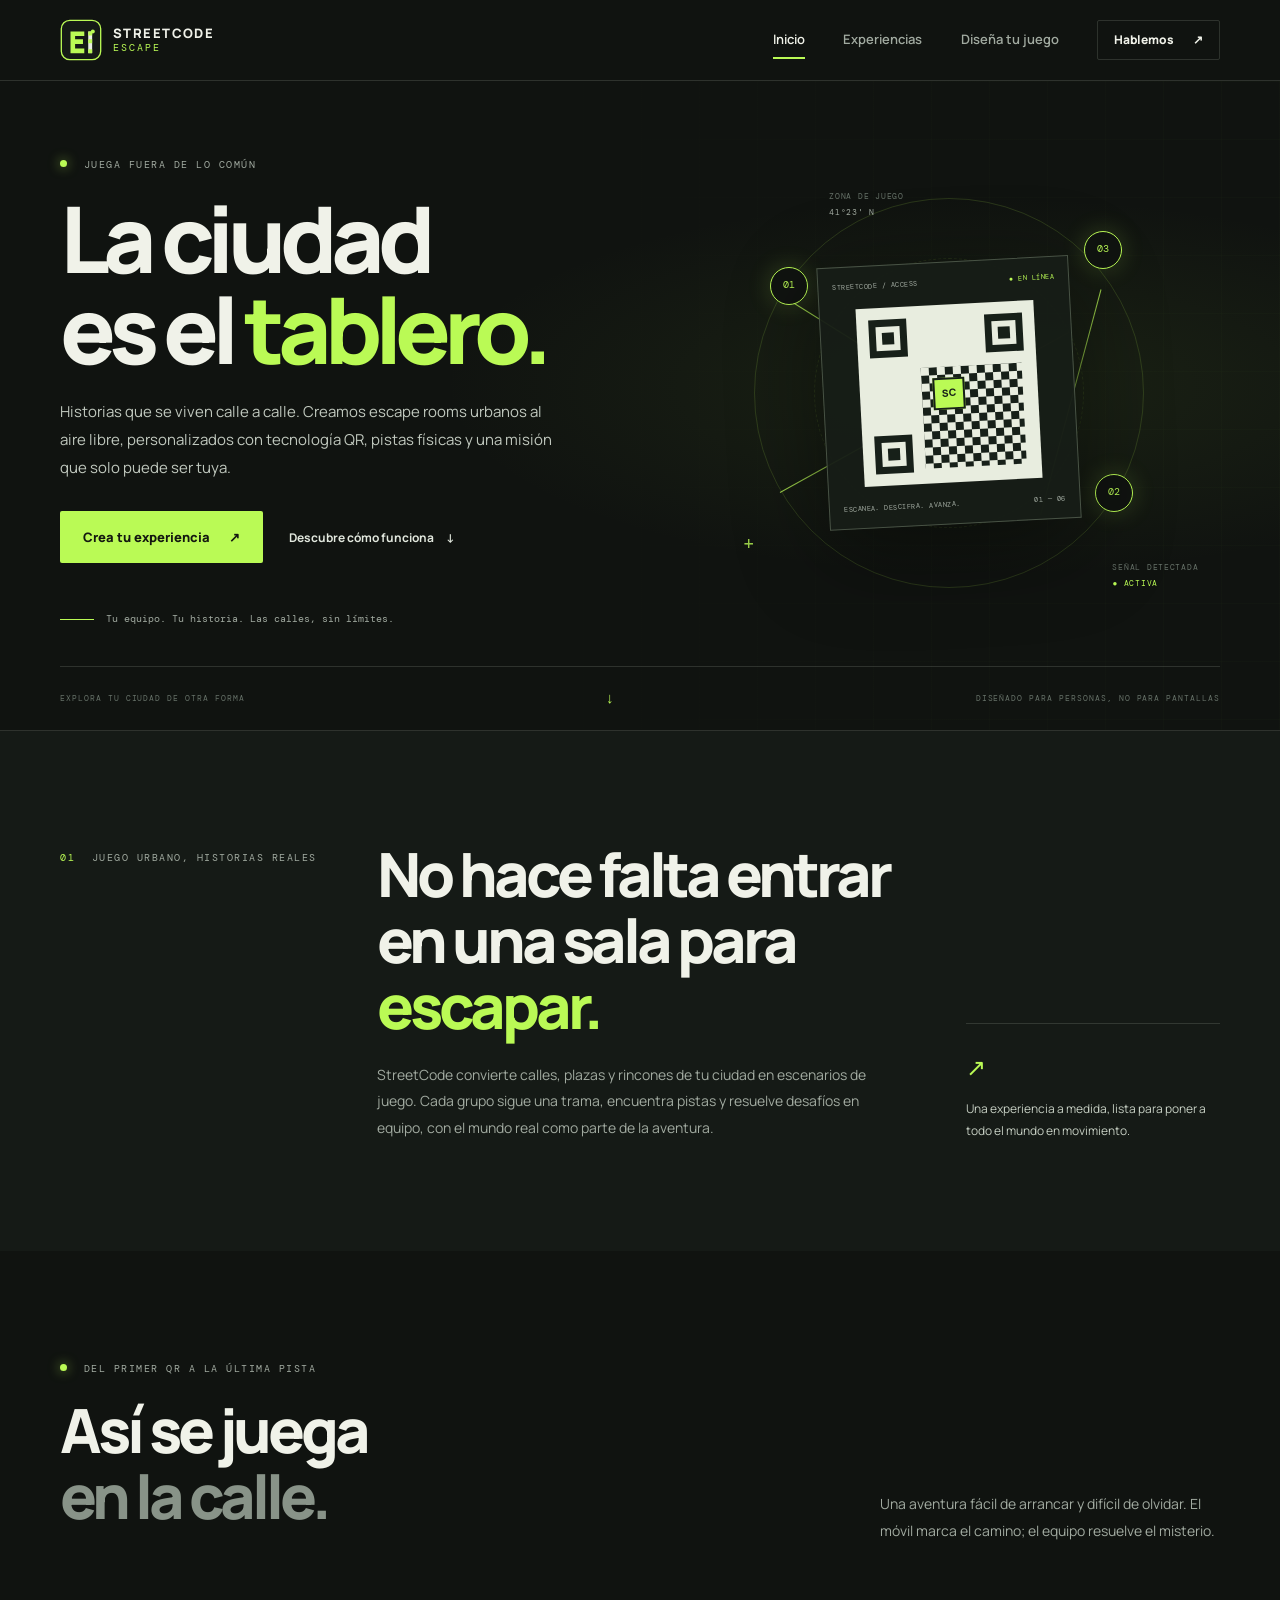
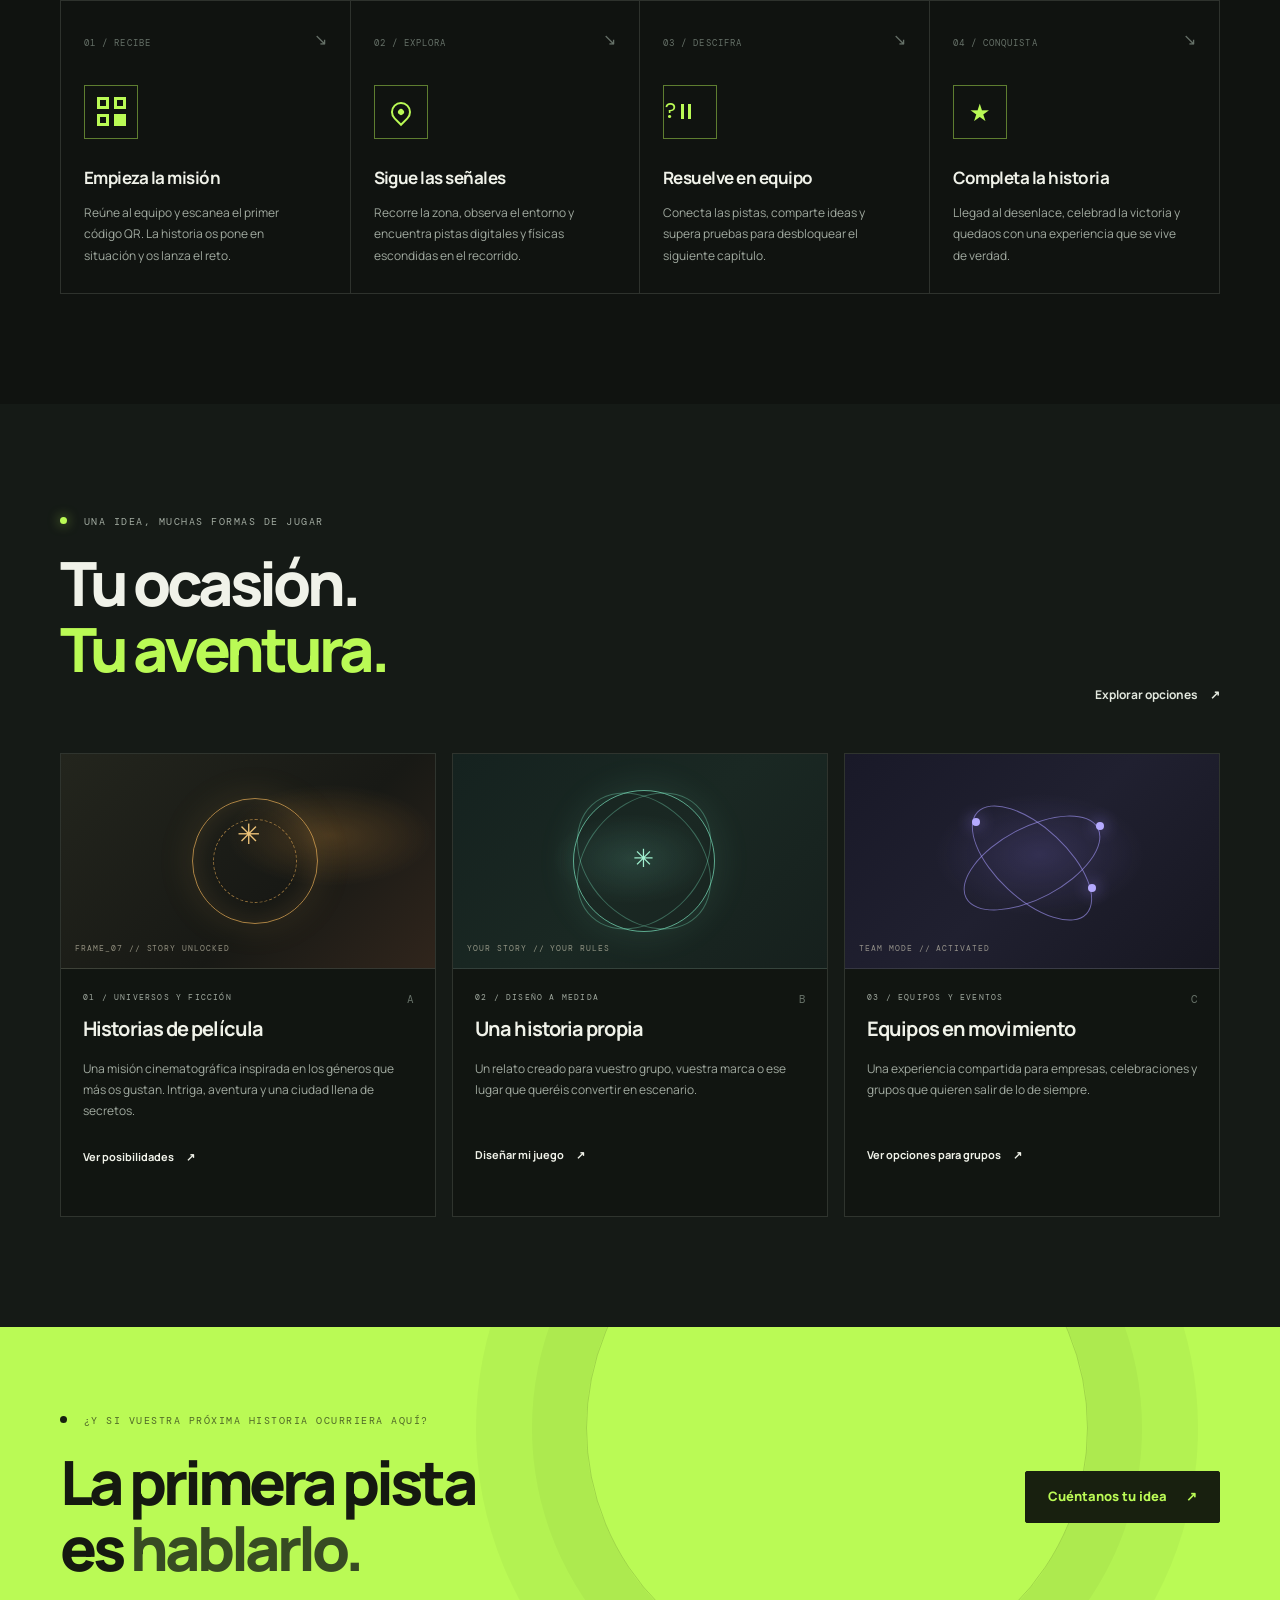
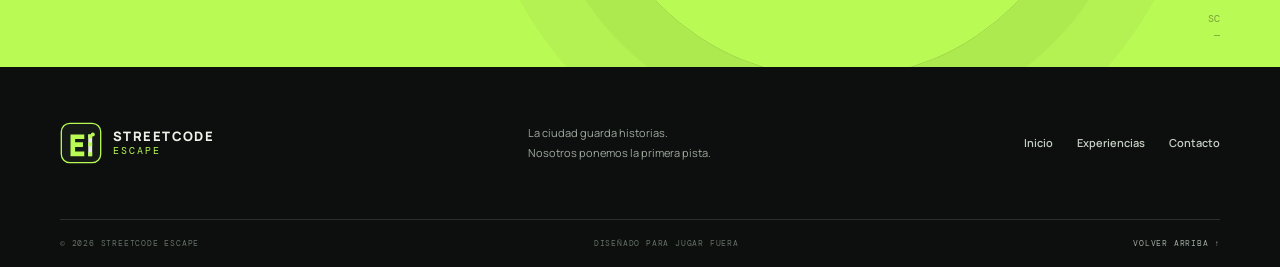
==== index.html @ 69c8ee22 "Initial StreetCode Escape website Co-authored-by: Copilot <223556219+Copilot@users.noreply.github.co" ====
<!doctype html>
<html lang="es">
  <head>
    <meta charset="utf-8">
    <meta name="viewport" content="width=device-width, initial-scale=1">
    <meta name="theme-color" content="#101310">
    <meta name="description" content="StreetCode Escape crea escape rooms urbanos al aire libre, personalizados con tecnología QR, pistas físicas y narrativas a medida.">
    <title>StreetCode Escape | La ciudad es el tablero</title>
    <link rel="icon" href="assets/img/streetcode-mark.svg" type="image/svg+xml">
    <link rel="preconnect" href="https://fonts.googleapis.com">
    <link rel="preconnect" href="https://fonts.gstatic.com" crossorigin>
    <link href="https://fonts.googleapis.com/css2?family=DM+Mono:wght@400;500&family=Manrope:wght@400;500;600;700;800&display=swap" rel="stylesheet">
    <link rel="stylesheet" href="css/style.css">
    <script src="js/main.js" defer></script>
  </head>
  <body>
    <a class="skip-link" href="#contenido">Saltar al contenido</a>
    <header class="site-header">
      <div class="container header-inner">
        <a class="brand" href="index.html" aria-label="StreetCode Escape, inicio">
          <img class="brand-mark" src="assets/img/streetcode-mark.svg" alt="" width="42" height="42">
          <span class="brand-name">STREETCODE<span>ESCAPE</span></span>
        </a>
        <button class="menu-toggle" type="button" aria-expanded="false" aria-controls="site-nav" aria-label="Abrir menú">
          <span></span><span></span><span></span>
        </button>
        <nav class="site-nav" id="site-nav" aria-label="Navegación principal">
          <a class="nav-link is-current" href="index.html" aria-current="page">Inicio</a>
          <a class="nav-link" href="catalogo.html">Experiencias</a>
          <a class="nav-link" href="contacto.html">Diseña tu juego</a>
          <a class="button button-small button-outline nav-cta" href="contacto.html">Hablemos <span aria-hidden="true">↗</span></a>
        </nav>
      </div>
    </header>

    <main id="contenido">
      <section class="hero">
        <div class="hero-grid" aria-hidden="true"></div>
        <div class="container hero-layout">
          <div class="hero-copy" data-reveal>
            <p class="eyebrow"><span class="signal-dot"></span> JUEGA FUERA DE LO COMÚN</p>
            <h1>La ciudad<br>es el <span class="text-accent">tablero.</span></h1>
            <p class="hero-lede">Historias que se viven calle a calle. Creamos escape rooms urbanos al aire libre, personalizados con tecnología QR, pistas físicas y una misión que solo puede ser tuya.</p>
            <div class="hero-actions">
              <a class="button button-primary" href="contacto.html">Crea tu experiencia <span aria-hidden="true">↗</span></a>
              <a class="text-link" href="#como-funciona">Descubre cómo funciona <span aria-hidden="true">↓</span></a>
            </div>
            <div class="hero-note"><span class="note-line"></span><span>Tu equipo. Tu historia. Las calles, sin límites.</span></div>
          </div>
          <div class="hero-visual" data-reveal aria-label="Ilustración de una ruta urbana conectada por códigos QR">
            <div class="visual-orbit orbit-one"></div>
            <div class="visual-orbit orbit-two"></div>
            <div class="route route-one"></div>
            <div class="route route-two"></div>
            <div class="route route-three"></div>
            <div class="map-label map-label-top">ZONA DE JUEGO <span>41°23' N</span></div>
            <div class="map-label map-label-bottom">SEÑAL DETECTADA <span>● ACTIVA</span></div>
            <div class="map-pin pin-one"><span>01</span></div>
            <div class="map-pin pin-two"><span>02</span></div>
            <div class="map-pin pin-three"><span>03</span></div>
            <div class="qr-card">
              <div class="qr-card-top"><span>STREETCODE / ACCESS</span><span class="qr-live">● EN LÍNEA</span></div>
              <div class="qr-art" aria-hidden="true">
                <span class="qr-corner corner-tl"></span><span class="qr-corner corner-tr"></span>
                <span class="qr-corner corner-bl"></span>
                <span class="qr-pixels"></span>
                <span class="qr-center">SC</span>
              </div>
              <div class="qr-card-bottom"><span>ESCANEA. DESCIFRA. AVANZA.</span><span>01 — 06</span></div>
            </div>
            <div class="visual-crosshair crosshair-one">+</div>
            <div class="visual-crosshair crosshair-two">+</div>
          </div>
        </div>
        <div class="hero-bottom container"><span>EXPLORA TU CIUDAD DE OTRA FORMA</span><span class="scroll-mark" aria-hidden="true">↓</span><span>DISEÑADO PARA PERSONAS, NO PARA PANTALLAS</span></div>
      </section>

      <section class="intro-section section-pad">
        <div class="container intro-layout">
          <p class="eyebrow section-index"><span>01</span> JUEGO URBANO, HISTORIAS REALES</p>
          <div>
            <h2>No hace falta entrar<br>en una sala para <span class="text-accent">escapar.</span></h2>
            <p class="section-copy">StreetCode convierte calles, plazas y rincones de tu ciudad en escenarios de juego. Cada grupo sigue una trama, encuentra pistas y resuelve desafíos en equipo, con el mundo real como parte de la aventura.</p>
          </div>
          <div class="intro-aside"><span class="aside-symbol">↗</span><p>Una experiencia a medida, lista para poner a todo el mundo en movimiento.</p></div>
        </div>
      </section>

      <section class="how-section section-pad" id="como-funciona">
        <div class="container">
          <div class="section-heading" data-reveal>
            <div><p class="eyebrow"><span class="signal-dot"></span> DEL PRIMER QR A LA ÚLTIMA PISTA</p><h2>Así se juega<br><span class="text-muted">en la calle.</span></h2></div>
            <p class="section-copy">Una aventura fácil de arrancar y difícil de olvidar. El móvil marca el camino; el equipo resuelve el misterio.</p>
          </div>
          <div class="steps-grid">
            <article class="step-card" data-reveal><span class="step-number">01 / RECIBE</span><div class="step-icon icon-qr" aria-hidden="true"><span></span><span></span><span></span><span></span></div><h3>Empieza la misión</h3><p>Reúne al equipo y escanea el primer código QR. La historia os pone en situación y os lanza el reto.</p><span class="step-arrow" aria-hidden="true">↘</span></article>
            <article class="step-card" data-reveal><span class="step-number">02 / EXPLORA</span><div class="step-icon icon-pin" aria-hidden="true"><span></span></div><h3>Sigue las señales</h3><p>Recorre la zona, observa el entorno y encuentra pistas digitales y físicas escondidas en el recorrido.</p><span class="step-arrow" aria-hidden="true">↘</span></article>
            <article class="step-card" data-reveal><span class="step-number">03 / DESCIFRA</span><div class="step-icon icon-code" aria-hidden="true"><span>?</span><i></i><i></i></div><h3>Resuelve en equipo</h3><p>Conecta las pistas, comparte ideas y supera pruebas para desbloquear el siguiente capítulo.</p><span class="step-arrow" aria-hidden="true">↘</span></article>
            <article class="step-card" data-reveal><span class="step-number">04 / CONQUISTA</span><div class="step-icon icon-flag" aria-hidden="true"><span>★</span></div><h3>Completa la historia</h3><p>Llegad al desenlace, celebrad la victoria y quedaos con una experiencia que se vive de verdad.</p><span class="step-arrow" aria-hidden="true">↘</span></article>
          </div>
        </div>
      </section>

      <section class="experience-section section-pad">
        <div class="container">
          <div class="section-heading experience-heading" data-reveal>
            <div><p class="eyebrow"><span class="signal-dot"></span> UNA IDEA, MUCHAS FORMAS DE JUGAR</p><h2>Tu ocasión.<br><span class="text-accent">Tu aventura.</span></h2></div>
            <a class="text-link" href="catalogo.html">Explorar opciones <span aria-hidden="true">↗</span></a>
          </div>
          <div class="experience-grid">
            <article class="experience-card experience-film" data-reveal>
              <div class="experience-art art-cinema"><span class="art-orbit"></span><span class="art-star">✳</span><span class="art-code">FRAME_07 // STORY UNLOCKED</span></div>
              <div class="experience-info"><div><p class="eyebrow">01 / UNIVERSOS Y FICCIÓN</p><h3>Historias de película</h3></div><span class="experience-number">A</span><p>Una misión cinematográfica inspirada en los géneros que más os gustan. Intriga, aventura y una ciudad llena de secretos.</p><a href="catalogo.html#tematicas" class="card-link">Ver posibilidades <span aria-hidden="true">↗</span></a></div>
            </article>
            <article class="experience-card experience-custom" data-reveal>
              <div class="experience-art art-custom"><span class="custom-ring"></span><span class="custom-star">✳</span><span class="art-code">YOUR STORY // YOUR RULES</span></div>
              <div class="experience-info"><div><p class="eyebrow">02 / DISEÑO A MEDIDA</p><h3>Una historia propia</h3></div><span class="experience-number">B</span><p>Un relato creado para vuestro grupo, vuestra marca o ese lugar que queréis convertir en escenario.</p><a href="catalogo.html#personalizado" class="card-link">Diseñar mi juego <span aria-hidden="true">↗</span></a></div>
            </article>
            <article class="experience-card experience-team" data-reveal>
              <div class="experience-art art-team"><span class="team-orbit orbit-a"></span><span class="team-orbit orbit-b"></span><span class="team-point point-a"></span><span class="team-point point-b"></span><span class="team-point point-c"></span><span class="art-code">TEAM MODE // ACTIVATED</span></div>
              <div class="experience-info"><div><p class="eyebrow">03 / EQUIPOS Y EVENTOS</p><h3>Equipos en movimiento</h3></div><span class="experience-number">C</span><p>Una experiencia compartida para empresas, celebraciones y grupos que quieren salir de lo de siempre.</p><a href="catalogo.html#eventos" class="card-link">Ver opciones para grupos <span aria-hidden="true">↗</span></a></div>
            </article>
          </div>
        </div>
      </section>

      <section class="cta-section">
        <div class="container cta-inner" data-reveal><div><p class="eyebrow"><span class="signal-dot"></span> ¿Y SI VUESTRA PRÓXIMA HISTORIA OCURRIERA AQUÍ?</p><h2>La primera pista<br>es <span class="text-accent">hablarlo.</span></h2></div><a class="button button-primary" href="contacto.html">Cuéntanos tu idea <span aria-hidden="true">↗</span></a><span class="cta-mark" aria-hidden="true">SC<br>—</span></div>
      </section>
    </main>

    <footer class="site-footer">
      <div class="container footer-main">
        <a class="brand footer-brand" href="index.html"><img class="brand-mark" src="assets/img/streetcode-mark.svg" alt="" width="42" height="42"><span class="brand-name">STREETCODE<span>ESCAPE</span></span></a>
        <p>La ciudad guarda historias.<br>Nosotros ponemos la primera pista.</p>
        <nav class="footer-nav" aria-label="Navegación del pie de página"><a href="index.html">Inicio</a><a href="catalogo.html">Experiencias</a><a href="contacto.html">Contacto</a></nav>
      </div>
      <div class="container footer-bottom"><span>© <span data-year>2026</span> STREETCODE ESCAPE</span><span>DISEÑADO PARA JUGAR FUERA</span><a href="#contenido">VOLVER ARRIBA ↑</a></div>
    </footer>
  </body>
</html>
---- css/style.css ----
:root {
  color-scheme: dark;
  --bg: #101310;
  --bg-soft: #151a16;
  --surface: #191e1a;
  --surface-raised: #202720;
  --text: #f0f2e9;
  --muted: #a1aaa0;
  --dim: #667168;
  --accent: #bafa55;
  --accent-strong: #d4ff86;
  --line: rgba(223, 237, 218, .14);
  --mono: "DM Mono", "Courier New", monospace;
  --sans: "Manrope", "Segoe UI", sans-serif;
  --container: 1160px;
}

* { box-sizing: border-box; }
html { scroll-behavior: smooth; scroll-padding-top: 88px; }
body { min-width: 320px; margin: 0; background: var(--bg); color: var(--text); font-family: var(--sans); font-size: 16px; line-height: 1.65; -webkit-font-smoothing: antialiased; }
body.menu-open { overflow: hidden; }
a { color: inherit; text-decoration: none; }
button, input, select, textarea { font: inherit; }
button, a { -webkit-tap-highlight-color: transparent; }
button:focus-visible, a:focus-visible, input:focus-visible, textarea:focus-visible, select:focus-visible { outline: 2px solid var(--accent); outline-offset: 4px; }
::selection { background: var(--accent); color: var(--bg); }
.container { width: min(var(--container), calc(100% - 64px)); margin-inline: auto; }
.skip-link { position: fixed; z-index: 1000; top: 12px; left: 12px; transform: translateY(-150%); padding: 10px 15px; background: var(--accent); color: var(--bg); font-weight: 800; }
.skip-link:focus { transform: translateY(0); }

.site-header { position: relative; z-index: 20; border-bottom: 1px solid var(--line); background: rgba(16, 19, 16, .96); }
.header-inner { min-height: 80px; display: flex; align-items: center; justify-content: space-between; gap: 30px; }
.brand { display: inline-flex; align-items: center; gap: 11px; flex-shrink: 0; }
.brand-mark { width: 42px; height: 42px; }
.brand-name { display: grid; gap: 1px; font-size: 13px; font-weight: 800; letter-spacing: .11em; line-height: 1.15; }
.brand-name span { color: var(--accent); font-family: var(--mono); font-size: 10px; font-weight: 400; letter-spacing: .2em; }
.site-nav { display: flex; align-items: center; gap: clamp(20px, 3vw, 42px); }
.nav-link { position: relative; padding-block: 10px; color: var(--muted); font-size: 13px; font-weight: 600; transition: color .2s ease; }
.nav-link:hover, .nav-link.is-current { color: var(--text); }
.nav-link.is-current::after { position: absolute; right: 0; bottom: 2px; left: 0; height: 2px; background: var(--accent); content: ""; }
.button { min-height: 52px; display: inline-flex; align-items: center; justify-content: center; gap: 19px; padding: 0 22px; border: 1px solid transparent; border-radius: 2px; font-size: 13px; font-weight: 800; transition: background .2s ease, border-color .2s ease, color .2s ease, transform .2s ease; }
.button:hover { transform: translateY(-2px); }
.button-primary { background: var(--accent); color: #141810; }
.button-primary:hover { background: var(--accent-strong); }
.button-outline { border-color: var(--line); color: var(--text); }
.button-outline:hover { border-color: var(--accent); color: var(--accent); }
.button-small { min-height: 40px; padding-inline: 16px; font-size: 12px; }
.menu-toggle { display: none; }

.hero { position: relative; overflow: hidden; min-height: 650px; display: flex; flex-direction: column; justify-content: center; border-bottom: 1px solid var(--line); }
.hero-grid { position: absolute; inset: 0 0 0 41%; opacity: .23; background-image: linear-gradient(rgba(179, 250, 85, .09) 1px, transparent 1px), linear-gradient(90deg, rgba(179, 250, 85, .09) 1px, transparent 1px); background-size: 58px 58px; mask-image: linear-gradient(90deg, transparent, black 38%, black); }
.hero::after { position: absolute; inset: 0; background: radial-gradient(ellipse at 77% 47%, rgba(109, 151, 53, .12), transparent 39%), linear-gradient(90deg, var(--bg) 0%, rgba(16, 19, 16, .97) 31%, rgba(16, 19, 16, .23) 100%); content: ""; pointer-events: none; }
.hero-layout { position: relative; z-index: 1; display: grid; grid-template-columns: 1fr .93fr; align-items: center; gap: 34px; padding-block: 70px 96px; }
.hero-copy { position: relative; z-index: 2; max-width: 590px; }
.eyebrow { margin: 0 0 20px; color: var(--muted); font-family: var(--mono); font-size: 10px; letter-spacing: .15em; line-height: 1.6; }
.eyebrow > span:first-child:not(.signal-dot) { margin-right: 9px; color: var(--accent); }
.signal-dot { display: inline-block; width: 7px; height: 7px; margin-right: 9px; border-radius: 50%; background: var(--accent); box-shadow: 0 0 12px rgba(186, 250, 85, .65); vertical-align: 1px; }
h1, h2, h3, p { margin-top: 0; }
h1, h2, h3 { text-wrap: balance; }
.hero h1, .page-hero h1 { margin-bottom: 23px; font-size: clamp(56px, 7.2vw, 92px); font-weight: 800; letter-spacing: -.075em; line-height: .99; }
.text-accent { color: var(--accent); }
.text-muted { color: #889388; }
.hero-lede { max-width: 500px; margin-bottom: 30px; color: #c0c8be; font-size: 15px; line-height: 1.85; }
.hero-actions { display: flex; flex-wrap: wrap; align-items: center; gap: 26px; }
.text-link { display: inline-flex; align-items: center; gap: 12px; color: #e2e8de; font-size: 12px; font-weight: 700; transition: color .2s ease; }
.text-link:hover, .card-link:hover { color: var(--accent); }
.hero-note { display: flex; align-items: center; gap: 12px; margin-top: 48px; color: var(--muted); font-family: var(--mono); font-size: 10px; }
.note-line { width: 34px; height: 1px; background: var(--accent); }
.hero-visual { position: relative; min-height: 450px; }
.visual-orbit { position: absolute; top: 50%; left: 50%; border: 1px solid rgba(186, 250, 85, .15); border-radius: 50%; transform: translate(-50%, -50%); }
.orbit-one { width: 390px; height: 390px; }
.orbit-two { width: 270px; height: 270px; border-style: dashed; opacity: .65; }
.route { position: absolute; height: 1px; transform-origin: left; background: linear-gradient(90deg, rgba(186, 250, 85, .8), rgba(186, 250, 85, .14)); }
.route-one { top: 28%; left: 19%; width: 59%; transform: rotate(32deg); }
.route-two { top: 72%; left: 19%; width: 61%; transform: rotate(-29deg); }
.route-three { top: 27%; left: 78%; width: 43%; transform: rotate(105deg); }
.map-pin { position: absolute; z-index: 1; width: 38px; height: 38px; display: grid; place-items: center; border: 1px solid var(--accent); border-radius: 50%; background: var(--bg); color: var(--accent); font-family: var(--mono); font-size: 10px; box-shadow: 0 0 24px rgba(186, 250, 85, .19); }
.pin-one { top: 22%; left: 17%; }
.pin-two { top: 68%; left: 77%; }
.pin-three { top: 14%; left: 75%; }
.qr-card { position: absolute; z-index: 2; top: 50%; left: 50%; width: 252px; padding: 14px; border: 1px solid rgba(207, 228, 194, .27); background: rgba(23, 29, 23, .95); box-shadow: 0 25px 90px rgba(0, 0, 0, .43); transform: translate(-50%, -50%) rotate(-3deg); }
.qr-card-top, .qr-card-bottom { display: flex; justify-content: space-between; gap: 8px; color: var(--muted); font-family: var(--mono); font-size: 7px; letter-spacing: .07em; }
.qr-live { color: var(--accent); }
.qr-art { position: relative; width: 178px; height: 178px; margin: 16px auto; overflow: hidden; background: #e8eddf; }
.qr-art::before { position: absolute; inset: 0; background-image: linear-gradient(90deg, transparent 48%, rgba(18, 27, 18, .12) 49%, rgba(18, 27, 18, .12) 52%, transparent 53%), linear-gradient(transparent 48%, rgba(18, 27, 18, .12) 49%, rgba(18, 27, 18, .12) 52%, transparent 53%); background-size: 16px 16px; content: ""; }
.qr-corner { position: absolute; z-index: 1; width: 38px; height: 38px; border: 7px solid #172019; }
.qr-corner::after { position: absolute; inset: 6px; background: #172019; content: ""; }
.corner-tl { top: 12px; left: 12px; }
.corner-tr { top: 12px; right: 12px; }
.corner-bl { bottom: 12px; left: 12px; }
.qr-pixels { position: absolute; top: 62px; right: 15px; bottom: 15px; left: 62px; background: repeating-conic-gradient(#172019 0 25%, transparent 0 50%) 0 0 / 16px 16px; }
.qr-center { position: absolute; z-index: 2; top: 50%; left: 50%; width: 32px; height: 32px; display: grid; place-items: center; border: 2px solid #172019; background: var(--accent); color: #172019; font-size: 10px; font-weight: 800; transform: translate(-50%, -50%); }
.visual-crosshair { position: absolute; color: var(--accent); font-family: var(--mono); font-size: 19px; opacity: .8; }
.crosshair-one { top: 14%; right: 19%; }
.crosshair-two { bottom: 13%; left: 12%; }
.map-label { position: absolute; display: grid; gap: 3px; color: var(--dim); font-family: var(--mono); font-size: 8px; letter-spacing: .09em; }
.map-label span { color: var(--muted); }
.map-label-top { top: 5%; left: 28%; }
.map-label-bottom { right: 4%; bottom: 6%; }
.map-label-bottom span { color: var(--accent); }
.hero-bottom { position: absolute; z-index: 2; right: 0; bottom: 0; left: 0; display: flex; align-items: center; justify-content: space-between; padding-block: 19px; border-top: 1px solid var(--line); color: var(--dim); font-family: var(--mono); font-size: 8px; letter-spacing: .12em; }
.scroll-mark { color: var(--accent); font-size: 15px; }

.section-pad { padding-block: 110px; }
.intro-section { background: #151a16; }
.intro-layout { display: grid; grid-template-columns: .75fr 1.5fr .7fr; align-items: start; gap: 44px; }
.section-index { padding-top: 9px; }
.intro-layout h2, .section-heading h2, .catalog-block-heading h2, .custom-copy h2, .contact-aside h2, .cta-inner h2 { margin-bottom: 23px; font-size: clamp(38px, 5vw, 61px); font-weight: 800; letter-spacing: -.065em; line-height: 1.08; }
.section-copy { max-width: 520px; margin-bottom: 0; color: var(--muted); font-size: 14px; line-height: 1.9; }
.intro-aside { align-self: end; padding-top: 23px; border-top: 1px solid var(--line); }
.aside-symbol { color: var(--accent); font-size: 24px; }
.intro-aside p, .contact-aside-note p { margin: 12px 0 0; color: #c5cec2; font-size: 12px; line-height: 1.8; }
.how-section { background: var(--bg); }
.section-heading { display: flex; align-items: end; justify-content: space-between; gap: 40px; margin-bottom: 48px; }
.section-heading .section-copy { max-width: 340px; padding-bottom: 8px; }
.steps-grid { display: grid; grid-template-columns: repeat(4, 1fr); border: 1px solid var(--line); }
.step-card { position: relative; min-height: 292px; padding: 26px 23px 24px; border-right: 1px solid var(--line); transition: background .25s ease; }
.step-card:last-child { border-right: 0; }
.step-card:hover { background: var(--surface); }
.step-number { color: var(--dim); font-family: var(--mono); font-size: 9px; letter-spacing: .12em; }
.step-icon { position: relative; width: 54px; height: 54px; display: grid; place-items: center; margin-block: 31px 25px; border: 1px solid rgba(186, 250, 85, .46); color: var(--accent); }
.icon-qr { grid-template-columns: 12px 12px; grid-template-rows: 12px 12px; gap: 5px; align-content: center; justify-content: center; }
.icon-qr span { width: 12px; height: 12px; border: 3px solid var(--accent); }
.icon-qr span:nth-child(4) { background: var(--accent); }
.icon-pin span { width: 20px; height: 20px; border: 2px solid var(--accent); border-radius: 50% 50% 50% 0; transform: rotate(-45deg); }
.icon-pin span::after { display: block; width: 6px; height: 6px; margin: 5px; border-radius: 50%; background: var(--accent); content: ""; }
.icon-code { display: flex; gap: 4px; font-family: var(--mono); font-size: 22px; }
.icon-code i { width: 3px; height: 15px; background: var(--accent); }
.icon-flag span { font-size: 24px; }
.step-card h3 { margin-bottom: 10px; font-size: 17px; font-weight: 700; letter-spacing: -.03em; }
.step-card p { max-width: 230px; margin-bottom: 0; color: var(--muted); font-size: 12px; line-height: 1.8; }
.step-arrow { position: absolute; top: 25px; right: 23px; color: var(--dim); font-size: 16px; }

.experience-section { background: #151a16; }
.experience-heading { align-items: end; }
.experience-grid { display: grid; grid-template-columns: repeat(3, 1fr); gap: 16px; }
.experience-card { overflow: hidden; border: 1px solid var(--line); background: #111511; }
.experience-art { position: relative; height: 215px; overflow: hidden; border-bottom: 1px solid var(--line); }
.art-cinema { background: radial-gradient(ellipse at 72% 38%, rgba(202, 137, 57, .27), transparent 27%), linear-gradient(135deg, #23251d, #181915 60%, #30251c); }
.art-orbit { position: absolute; top: 50%; left: 52%; width: 126px; height: 126px; border: 1px solid rgba(232, 174, 88, .7); border-radius: 50%; transform: translate(-50%, -50%); box-shadow: 0 0 36px rgba(232, 174, 88, .13), inset 0 0 25px rgba(232, 174, 88, .12); }
.art-orbit::after { position: absolute; inset: 20px; border: 1px dashed rgba(232, 174, 88, .6); border-radius: 50%; content: ""; }
.art-star { position: absolute; top: 26%; left: 47%; color: #ecc278; font-size: 28px; }
.art-code { position: absolute; right: 14px; bottom: 13px; left: 14px; color: rgba(231, 225, 201, .58); font-family: var(--mono); font-size: 8px; letter-spacing: .12em; }
.art-custom { background: radial-gradient(ellipse at 48% 49%, rgba(129, 232, 203, .14), transparent 29%), linear-gradient(135deg, #15221f, #1a2823 52%, #16201d); }
.custom-ring { position: absolute; top: 50%; left: 51%; width: 142px; height: 142px; border: 1px solid rgba(130, 242, 201, .65); border-radius: 50%; transform: translate(-50%, -50%); box-shadow: 0 0 38px rgba(130, 242, 201, .12); }
.custom-ring::before, .custom-ring::after { position: absolute; inset: 13px -7px; border: 1px solid rgba(130, 242, 201, .32); border-radius: 50%; content: ""; transform: rotate(47deg); }
.custom-ring::after { transform: rotate(-47deg); }
.custom-star { position: absolute; top: 39%; left: 48%; color: #a1f1d0; font-size: 25px; }
.art-team { background: radial-gradient(ellipse at 52% 47%, rgba(150, 130, 255, .16), transparent 38%), linear-gradient(135deg, #191928, #202030 50%, #171721); }
.team-orbit { position: absolute; top: 51%; left: 50%; width: 150px; height: 72px; border: 1px solid rgba(168, 156, 255, .58); border-radius: 50%; transform: translate(-50%, -50%) rotate(-28deg); }
.orbit-b { transform: translate(-50%, -50%) rotate(43deg); }
.team-point { position: absolute; width: 8px; height: 8px; border-radius: 50%; background: #b5aaff; box-shadow: 0 0 16px #9c8bff; }
.point-a { top: 30%; left: 34%; }.point-b { top: 61%; left: 65%; }.point-c { top: 32%; left: 67%; }
.experience-info { position: relative; min-height: 247px; padding: 22px 22px 21px; }
.experience-info > div { padding-right: 36px; }
.experience-info .eyebrow { margin-bottom: 8px; font-size: 8px; }
.experience-info h3 { margin-bottom: 13px; font-size: 20px; letter-spacing: -.045em; }
.experience-info > p { min-height: 61px; margin-bottom: 21px; color: var(--muted); font-size: 12px; line-height: 1.75; }
.experience-number { position: absolute; top: 21px; right: 21px; color: var(--dim); font-family: var(--mono); font-size: 11px; }
.card-link { display: inline-flex; gap: 12px; color: var(--text); font-size: 11px; font-weight: 700; transition: color .2s ease; }

.cta-section { position: relative; overflow: hidden; background: var(--accent); color: #151910; }
.cta-section::after { position: absolute; top: -150px; right: 15%; width: 500px; height: 500px; border: 1px solid rgba(25, 38, 17, .17); border-radius: 50%; box-shadow: 0 0 0 54px rgba(25, 38, 17, .035), 0 0 0 110px rgba(25, 38, 17, .035); content: ""; }
.cta-inner { position: relative; z-index: 1; min-height: 340px; display: flex; align-items: center; justify-content: space-between; gap: 35px; padding-block: 70px; }
.cta-inner .eyebrow { color: rgba(21, 25, 16, .65); }
.cta-inner .signal-dot { background: #17200f; box-shadow: none; }
.cta-inner h2 { margin-bottom: 0; }
.cta-inner .text-accent { color: #374b23; }
.cta-inner .button-primary { border: 1px solid #18200f; background: #18200f; color: var(--accent); }
.cta-inner .button-primary:hover { background: #2b391c; }
.cta-mark { position: absolute; right: 0; bottom: 23px; color: rgba(21, 25, 16, .4); font-family: var(--mono); font-size: 10px; line-height: 1.7; text-align: right; }

.site-footer { background: #0c0f0d; }
.footer-main { min-height: 152px; display: flex; align-items: center; justify-content: space-between; gap: 32px; padding-block: 32px; }
.footer-main > p { margin: 0; color: var(--muted); font-size: 11px; line-height: 1.8; }
.footer-nav { display: flex; gap: 24px; color: #c6cec4; font-size: 11px; font-weight: 600; }
.footer-nav a:hover { color: var(--accent); }
.footer-bottom { display: flex; justify-content: space-between; gap: 20px; padding-block: 17px; border-top: 1px solid var(--line); color: var(--dim); font-family: var(--mono); font-size: 8px; letter-spacing: .1em; }
.footer-bottom a { color: var(--muted); }
.footer-bottom a:hover { color: var(--accent); }

.page-hero { position: relative; overflow: hidden; background: radial-gradient(ellipse at 77% 45%, rgba(143, 194, 75, .13), transparent 38%), linear-gradient(110deg, #151a16, var(--bg) 70%); }
.page-hero::after { position: absolute; top: -180px; right: -60px; width: 540px; height: 540px; border: 1px solid rgba(186, 250, 85, .1); border-radius: 50%; box-shadow: 0 0 0 55px rgba(186, 250, 85, .025), 0 0 0 110px rgba(186, 250, 85, .025); content: ""; }
.page-hero-inner { position: relative; z-index: 1; padding-block: 100px 48px; }
.page-hero h1 { max-width: 800px; font-size: clamp(54px, 7vw, 82px); }
.page-hero .hero-lede { max-width: 610px; }
.page-hero-meta { display: flex; flex-wrap: wrap; gap: 14px 34px; margin-top: 53px; padding-top: 19px; border-top: 1px solid var(--line); color: var(--dim); font-family: var(--mono); font-size: 9px; letter-spacing: .11em; }
.catalog-section { background: var(--bg); }
.catalog-block-heading { display: grid; grid-template-columns: .7fr 1fr .85fr; align-items: end; gap: 35px; margin-bottom: 45px; }
.catalog-block-heading .eyebrow { align-self: start; }
.catalog-block-heading h2 { margin-bottom: 0; }
.catalog-block-heading .section-copy { max-width: 360px; padding-bottom: 5px; }
.catalog-grid { display: grid; grid-template-columns: repeat(3, 1fr); gap: 16px; }
.catalog-card { position: relative; overflow: hidden; border: 1px solid var(--line); background: #151a16; }
.catalog-index { position: absolute; z-index: 1; top: 15px; left: 16px; color: var(--text); font-family: var(--mono); font-size: 9px; letter-spacing: .1em; }
.catalog-visual { position: relative; height: 218px; overflow: hidden; border-bottom: 1px solid var(--line); }
.catalog-visual-mystery { background: linear-gradient(165deg, #202521, #101510 72%); }
.visual-moon { position: absolute; top: 43px; right: 63px; width: 56px; height: 56px; border-radius: 50%; background: #c7e886; box-shadow: 0 0 45px rgba(199, 232, 134, .32); }
.visual-building { position: absolute; right: 0; bottom: 0; left: 0; height: 93px; background: linear-gradient(90deg, #151a16 0 8%, #222b23 8% 18%, #111612 18% 29%, #263027 29% 40%, #151a16 40% 52%, #263027 52% 63%, #131713 63% 78%, #222a23 78% 87%, #151a16 87%); clip-path: polygon(0 43%, 13% 43%, 13% 16%, 25% 16%, 25% 51%, 38% 51%, 38% 2%, 52% 2%, 52% 38%, 67% 38%, 67% 12%, 81% 12%, 81% 50%, 100% 50%, 100% 100%, 0 100%); }
.visual-signal { position: absolute; top: 80px; left: 47%; display: grid; width: 35px; height: 35px; place-items: center; border: 1px solid var(--accent); color: var(--accent); font-family: var(--mono); }
.catalog-visual-adventure { background: radial-gradient(ellipse at 80% 30%, rgba(192, 153, 75, .22), transparent 32%), linear-gradient(135deg, #262219, #191914); }
.adventure-sun { position: absolute; top: 55px; left: 50%; width: 98px; height: 98px; border: 1px solid rgba(232, 195, 125, .65); border-radius: 50%; transform: translateX(-50%); }
.adventure-sun::after { position: absolute; inset: 14px; border: 1px dashed rgba(232, 195, 125, .7); border-radius: 50%; content: ""; }
.adventure-path { position: absolute; right: 0; bottom: -28px; left: 0; height: 100px; background: rgba(221, 186, 112, .13); clip-path: polygon(34% 0, 65% 0, 100% 100%, 0 100%); }
.adventure-marker { position: absolute; top: 94px; left: calc(50% - 8px); color: #f0ca79; font-family: var(--mono); font-size: 17px; }
.catalog-visual-future { background: radial-gradient(ellipse at center, rgba(108, 193, 175, .17), transparent 45%), linear-gradient(145deg, #17211e, #111815); }
.future-ring { position: absolute; top: 50%; left: 50%; width: 140px; height: 140px; border: 1px solid rgba(133, 232, 204, .7); border-radius: 50%; transform: translate(-50%, -50%); box-shadow: 0 0 35px rgba(133, 232, 204, .13), inset 0 0 35px rgba(133, 232, 204, .1); }
.future-ring::before, .future-ring::after { position: absolute; inset: 15px -6px; border: 1px solid rgba(133, 232, 204, .38); border-radius: 50%; content: ""; transform: rotate(55deg); }
.future-ring::after { transform: rotate(-55deg); }
.future-core { position: absolute; top: 50%; left: 50%; display: grid; width: 38px; height: 38px; place-items: center; background: var(--accent); color: #111815; font-family: var(--mono); font-size: 10px; transform: translate(-50%, -50%); }
.future-beam { position: absolute; top: 50%; left: 0; width: 100%; height: 1px; background: linear-gradient(90deg, transparent, rgba(133, 232, 204, .7), transparent); }
.catalog-card-copy { padding: 22px 22px 24px; }
.catalog-card-copy h3 { margin-bottom: 10px; font-size: 20px; letter-spacing: -.04em; }
.catalog-card-copy p { min-height: 64px; margin-bottom: 19px; color: var(--muted); font-size: 12px; line-height: 1.8; }
.tag-list { display: flex; flex-wrap: wrap; gap: 7px; margin: 0; padding: 0; list-style: none; }
.tag-list li { padding: 5px 8px; border: 1px solid var(--line); color: #c3cec0; font-family: var(--mono); font-size: 8px; }
.catalog-note { margin: 22px 0 0; color: var(--muted); font-size: 11px; }
.custom-section { background: #151a16; }
.custom-layout { display: grid; grid-template-columns: .92fr 1fr; align-items: center; gap: clamp(50px, 9vw, 110px); }
.custom-art { position: relative; min-height: 390px; display: grid; place-items: center; overflow: hidden; background: radial-gradient(ellipse at center, rgba(141, 217, 173, .15), transparent 52%), #101713; }
.custom-art::before { position: absolute; inset: 0; background-image: linear-gradient(rgba(176, 227, 185, .06) 1px, transparent 1px), linear-gradient(90deg, rgba(176, 227, 185, .06) 1px, transparent 1px); background-size: 32px 32px; content: ""; }
.custom-art-frame { position: relative; width: 76%; height: 278px; display: flex; flex-direction: column; justify-content: space-between; padding: 19px; border: 1px solid rgba(186, 250, 85, .38); }
.custom-art-frame::before, .custom-art-frame::after { position: absolute; width: 14px; height: 14px; border-color: var(--accent); border-style: solid; content: ""; }
.custom-art-frame::before { top: -1px; left: -1px; border-width: 1px 0 0 1px; }.custom-art-frame::after { right: -1px; bottom: -1px; border-width: 0 1px 1px 0; }
.custom-art-label, .custom-art-bottom { color: var(--muted); font-family: var(--mono); font-size: 8px; letter-spacing: .12em; }
.custom-art-big { align-self: center; color: #eef3e7; font-size: clamp(54px, 8vw, 84px); font-weight: 800; letter-spacing: -.09em; line-height: .9; }
.custom-art-big span { color: var(--accent); }
.custom-cross { position: absolute; z-index: 1; color: var(--accent); font-family: var(--mono); }
.cross-one { top: 12%; right: 14%; }.cross-two { bottom: 11%; left: 14%; }
.custom-copy .eyebrow { margin-bottom: 18px; }
.custom-copy h2 { font-size: clamp(38px, 4.7vw, 57px); }
.custom-copy .section-copy { margin-bottom: 24px; }
.check-list { display: grid; gap: 12px; margin: 0 0 30px; padding: 0; list-style: none; color: #d6ded2; font-size: 12px; }
.check-list li::before { margin-right: 11px; color: var(--accent); content: "↗"; }
.events-section { background: var(--bg); }
.event-grid { border-top: 1px solid var(--line); }
.event-card { min-height: 126px; display: grid; grid-template-columns: 80px 1fr 40px; align-items: center; gap: 20px; border-bottom: 1px solid var(--line); transition: padding .2s ease, background .2s ease; }
.event-card:hover { padding-inline: 12px; background: rgba(255, 255, 255, .018); }
.event-number { align-self: start; padding-top: 34px; color: var(--accent); font-family: var(--mono); font-size: 10px; }
.event-card h3 { margin-bottom: 7px; font-size: 19px; letter-spacing: -.035em; }
.event-card p { max-width: 620px; margin-bottom: 0; color: var(--muted); font-size: 12px; }
.event-symbol { justify-self: end; color: var(--dim); font-size: 20px; }

.contact-hero .page-hero-inner { padding-bottom: 49px; }
.contact-section { background: var(--bg); }
.contact-layout { display: grid; grid-template-columns: .75fr 1.25fr; align-items: start; gap: clamp(44px, 8vw, 100px); }
.contact-aside h2 { margin-bottom: 19px; font-size: clamp(38px, 4.5vw, 54px); }
.contact-aside .section-copy { max-width: 340px; }
.contact-aside-note { max-width: 290px; margin-top: 38px; padding-top: 20px; border-top: 1px solid var(--line); }
.contact-coordinates { display: grid; gap: 6px; margin-top: 55px; color: var(--dim); font-family: var(--mono); font-size: 8px; letter-spacing: .1em; }
.form-panel { padding: clamp(23px, 4vw, 42px); border: 1px solid var(--line); background: #151a16; }
.form-heading { display: flex; justify-content: space-between; gap: 15px; margin-bottom: 29px; padding-bottom: 16px; border-bottom: 1px solid var(--line); }
.form-heading .eyebrow { margin: 0; color: var(--text); }
.form-required { color: var(--dim); font-family: var(--mono); font-size: 8px; letter-spacing: .08em; }
.form-row { display: grid; grid-template-columns: 1fr 1fr; gap: 17px; }
.form-field { min-width: 0; margin-bottom: 20px; }
.form-field label, .form-result label { display: block; margin-bottom: 8px; color: #e6ebe2; font-size: 11px; font-weight: 700; }
.form-field label span, .form-consent label span { color: var(--accent); }
.form-field input, .form-field select, .form-field textarea, .form-result textarea { width: 100%; min-height: 47px; padding: 12px 13px; border: 1px solid rgba(223, 237, 218, .17); border-radius: 0; background: #101410; color: var(--text); font-size: 11px; }
.form-field textarea, .form-result textarea { min-height: 129px; resize: vertical; }
.form-field input::placeholder, .form-field textarea::placeholder { color: #626d63; }
.form-field select:invalid { color: #778177; }
.form-field select option { color: var(--text); }
.form-field input[aria-invalid="true"], .form-field select[aria-invalid="true"], .form-field textarea[aria-invalid="true"] { border-color: #f18e79; }
.field-error { display: block; min-height: 0; margin-top: 5px; color: #ff9d89; font-size: 10px; }
.field-error:empty { display: none; }
.form-consent { display: flex; align-items: flex-start; gap: 10px; margin: 2px 0 0; }
.form-consent input { width: 15px; height: 15px; flex: 0 0 15px; margin: 2px 0 0; accent-color: var(--accent); }
.form-consent label { color: var(--muted); font-size: 10px; line-height: 1.7; }
.form-submit { width: 100%; margin-top: 23px; }
.form-disclaimer { margin: 13px 0 0; color: var(--dim); font-size: 9px; line-height: 1.7; }
.form-status { margin-top: 16px; color: var(--accent); font-size: 12px; }
.form-status:empty { display: none; }
.form-result { margin-top: 20px; padding-top: 19px; border-top: 1px solid var(--line); }
.form-result textarea { min-height: 175px; margin-bottom: 13px; color: #d5dfd2; line-height: 1.7; }
.copy-button { min-height: 42px; }
.copy-status { margin: 8px 0 0; color: var(--accent); font-size: 10px; }

[data-reveal] { opacity: 0; transform: translateY(15px); transition: opacity .6s ease, transform .6s ease; }
[data-reveal].is-visible { opacity: 1; transform: translateY(0); }

@media (max-width: 900px) {
  .hero { min-height: auto; }
  .hero-layout { grid-template-columns: 1fr .75fr; gap: 0; }
  .hero-visual { min-height: 380px; transform: scale(.88); transform-origin: center; }
  .intro-layout { grid-template-columns: 1fr 1.6fr; gap: 25px; }
  .intro-aside { grid-column: 2; max-width: 380px; }
  .steps-grid { grid-template-columns: repeat(2, 1fr); }
  .step-card:nth-child(2) { border-right: 0; }
  .step-card:nth-child(-n+2) { border-bottom: 1px solid var(--line); }
  .experience-grid { gap: 10px; }
  .experience-info { padding-inline: 16px; }
  .experience-info h3 { font-size: 17px; }
  .catalog-block-heading { grid-template-columns: .8fr 1fr; }
  .catalog-block-heading .section-copy { grid-column: 2; }
  .contact-layout { grid-template-columns: .7fr 1.3fr; gap: 40px; }
}
@media (max-width: 680px) {
  html { scroll-padding-top: 72px; }
  .container { width: min(100% - 38px, var(--container)); }
  .header-inner { min-height: 70px; }
  .brand-mark { width: 37px; height: 37px; }
  .menu-toggle { width: 42px; height: 42px; display: flex; flex-direction: column; align-items: center; justify-content: center; gap: 5px; border: 1px solid var(--line); background: transparent; color: var(--text); cursor: pointer; }
  .menu-toggle span { width: 17px; height: 1px; background: var(--text); transition: transform .2s ease, opacity .2s ease; }
  .menu-toggle[aria-expanded="true"] span:first-child { transform: translateY(6px) rotate(45deg); }
  .menu-toggle[aria-expanded="true"] span:nth-child(2) { opacity: 0; }
  .menu-toggle[aria-expanded="true"] span:last-child { transform: translateY(-6px) rotate(-45deg); }
  .site-nav { position: absolute; top: 70px; right: 0; left: 0; display: none; align-items: stretch; gap: 0; padding: 11px 19px 21px; border-bottom: 1px solid var(--line); background: #101310; }
  .site-nav.is-open { display: flex; flex-direction: column; }
  .nav-link { padding: 14px 2px; border-bottom: 1px solid var(--line); }
  .nav-link.is-current::after { display: none; }
  .nav-cta { align-self: flex-start; margin-top: 15px; }
  .hero::after { background: linear-gradient(90deg, rgba(16, 19, 16, .93), rgba(16, 19, 16, .4)), linear-gradient(0deg, var(--bg), transparent 45%); }
  .hero-grid { inset: 0; }
  .hero-layout { grid-template-columns: 1fr; gap: 0; padding-block: 63px 58px; }
  .hero-copy { max-width: 540px; }
  .hero h1 { font-size: clamp(57px, 14vw, 78px); }
  .hero-lede { font-size: 13px; }
  .hero-actions { align-items: flex-start; gap: 18px 23px; }
  .hero-visual { min-height: 310px; margin-top: 20px; transform: scale(.8); transform-origin: center top; }
  .hero-note { margin-top: 31px; }
  .hero-bottom { gap: 12px; font-size: 7px; }
  .hero-bottom span:last-child { max-width: 115px; text-align: right; }
  .section-pad { padding-block: 76px; }
  .intro-layout { grid-template-columns: 1fr; gap: 19px; }
  .section-index { margin-bottom: 0; }
  .intro-layout h2, .section-heading h2, .catalog-block-heading h2, .custom-copy h2, .contact-aside h2, .cta-inner h2 { font-size: clamp(38px, 10vw, 52px); }
  .intro-aside { grid-column: auto; }
  .section-heading { align-items: flex-start; flex-direction: column; gap: 16px; margin-bottom: 31px; }
  .section-heading .section-copy { max-width: 440px; }
  .steps-grid { grid-template-columns: 1fr 1fr; }
  .step-card { min-height: 278px; padding: 20px 15px; }
  .step-card h3 { font-size: 15px; }
  .step-card p { font-size: 11px; }
  .step-icon { margin-block: 25px 20px; }
  .experience-heading { align-items: flex-start; }
  .experience-grid { grid-template-columns: 1fr; gap: 13px; }
  .experience-art { height: 205px; }
  .experience-info { min-height: auto; }
  .experience-info > p { min-height: 0; }
  .cta-inner { min-height: 0; align-items: flex-start; flex-direction: column; padding-block: 67px 82px; }
  .cta-inner .button { margin-top: 5px; }
  .cta-mark { bottom: 19px; }
  .footer-main { align-items: flex-start; flex-wrap: wrap; gap: 22px; padding-block: 32px; }
  .footer-main > p { order: 3; width: 100%; }
  .footer-nav { align-self: center; flex-wrap: wrap; gap: 9px 16px; font-size: 10px; }
  .footer-bottom { flex-wrap: wrap; gap: 10px 16px; font-size: 7px; }
  .footer-bottom span:nth-child(2) { display: none; }
  .page-hero-inner { padding-block: 71px 35px; }
  .page-hero h1 { font-size: clamp(52px, 13vw, 72px); }
  .page-hero-meta { gap: 11px 19px; margin-top: 34px; font-size: 8px; }
  .catalog-block-heading { grid-template-columns: 1fr; gap: 13px; margin-bottom: 29px; }
  .catalog-block-heading .section-copy { grid-column: auto; }
  .catalog-grid { grid-template-columns: 1fr; gap: 13px; }
  .catalog-visual { height: 200px; }
  .catalog-card-copy p { min-height: auto; }
  .custom-layout { grid-template-columns: 1fr; gap: 37px; }
  .custom-art { min-height: 320px; }
  .custom-art-frame { height: 230px; }
  .custom-copy { grid-row: 1; }
  .event-card { min-height: 132px; grid-template-columns: 38px 1fr 24px; gap: 9px; }
  .event-number { padding-top: 35px; }
  .event-card h3 { font-size: 16px; }
  .event-card p { font-size: 11px; }
  .contact-layout { grid-template-columns: 1fr; gap: 39px; }
  .contact-aside h2 br { display: none; }
  .contact-coordinates { margin-top: 30px; }
  .form-panel { padding: 21px 17px; }
  .form-row { grid-template-columns: 1fr; gap: 0; }
  .form-heading { flex-direction: column; gap: 5px; }
}
@media (prefers-reduced-motion: reduce) {
  *, *::before, *::after { scroll-behavior: auto !important; animation-duration: .01ms !important; animation-iteration-count: 1 !important; transition-duration: .01ms !important; }
  [data-reveal] { opacity: 1; transform: none; }
}
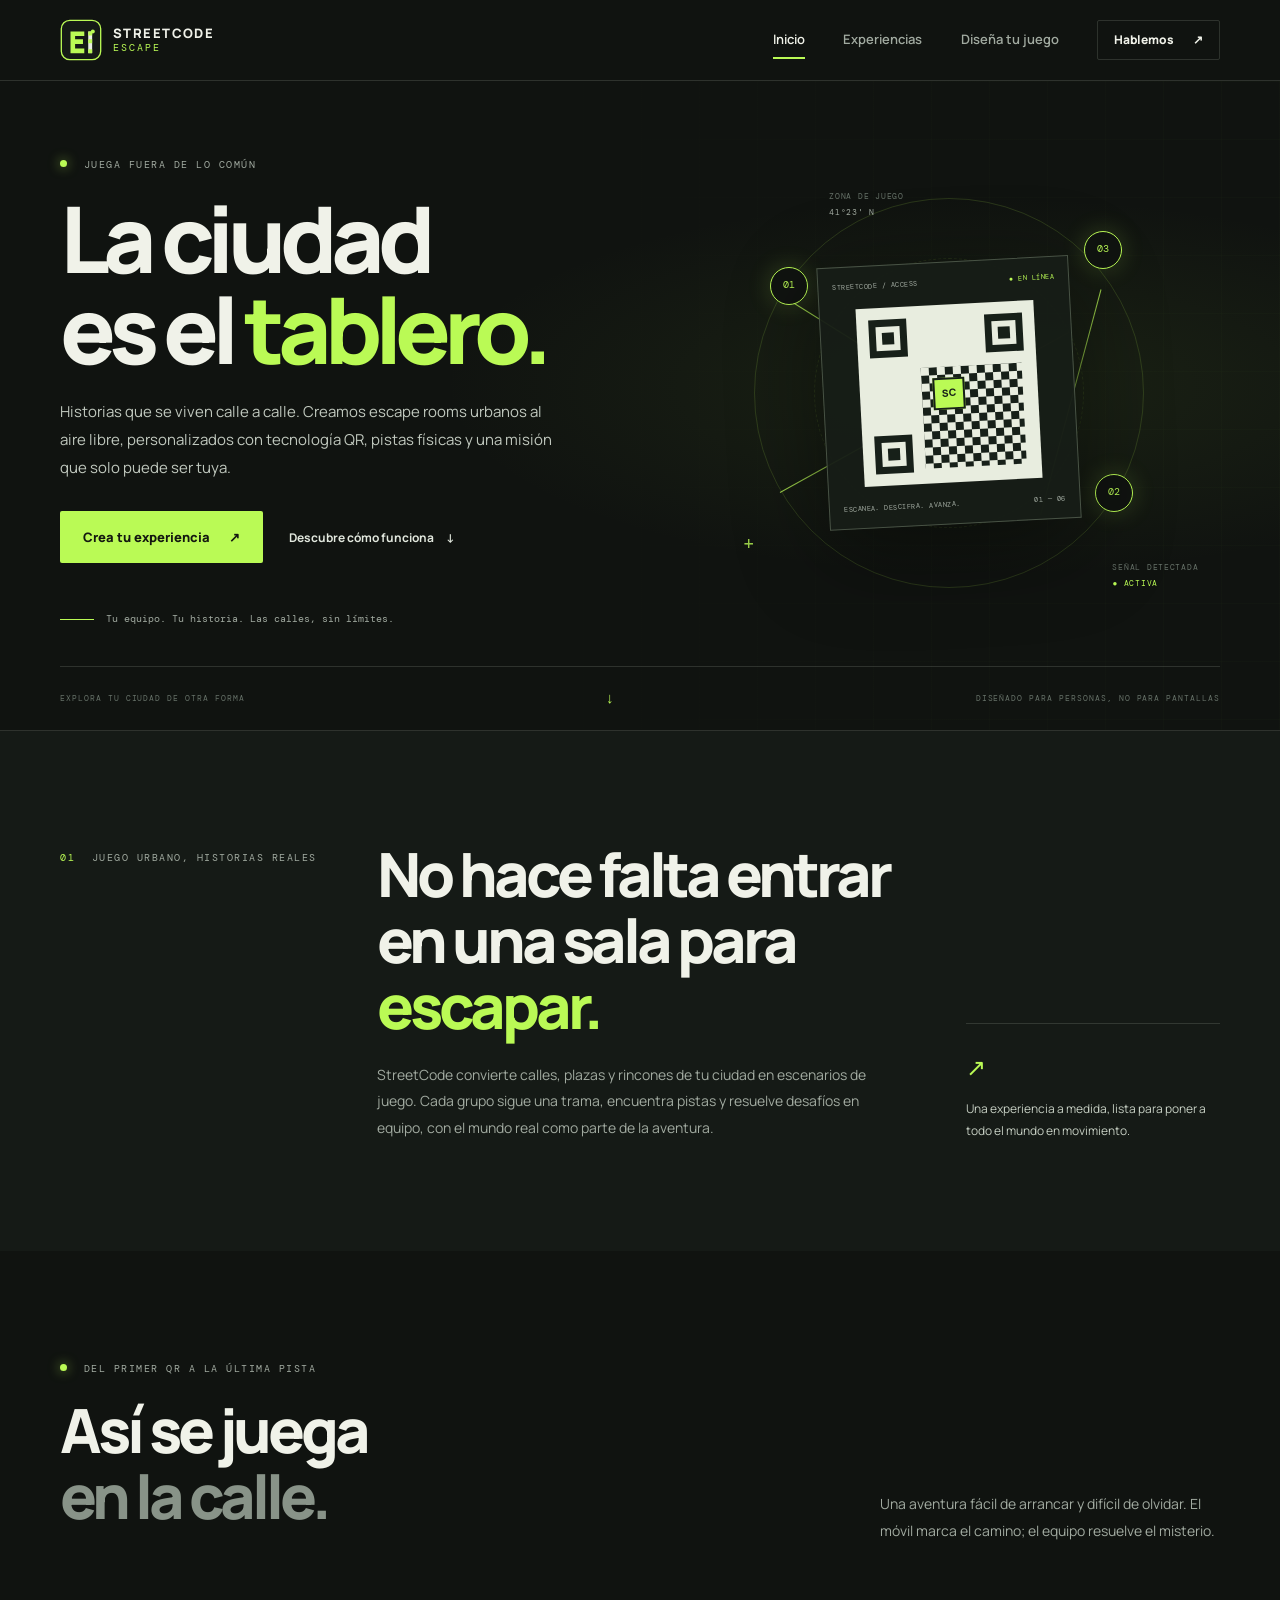
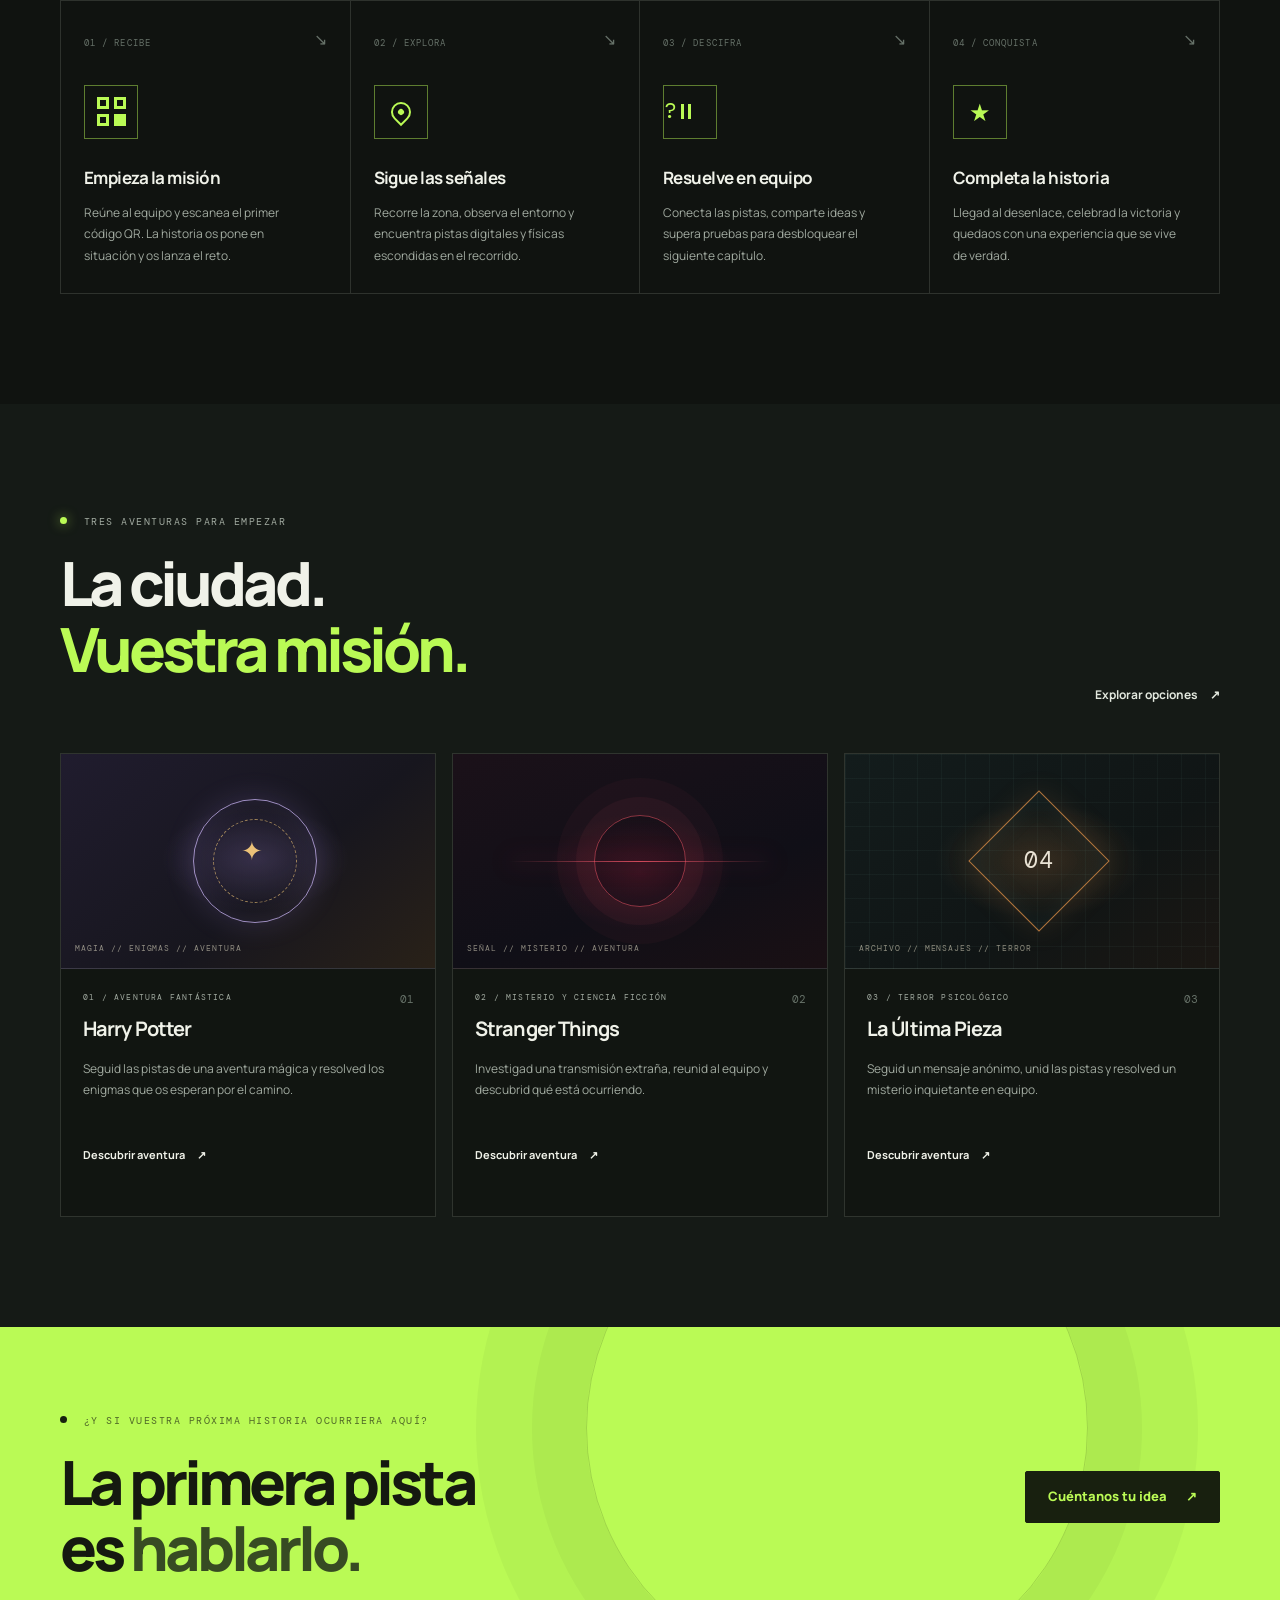
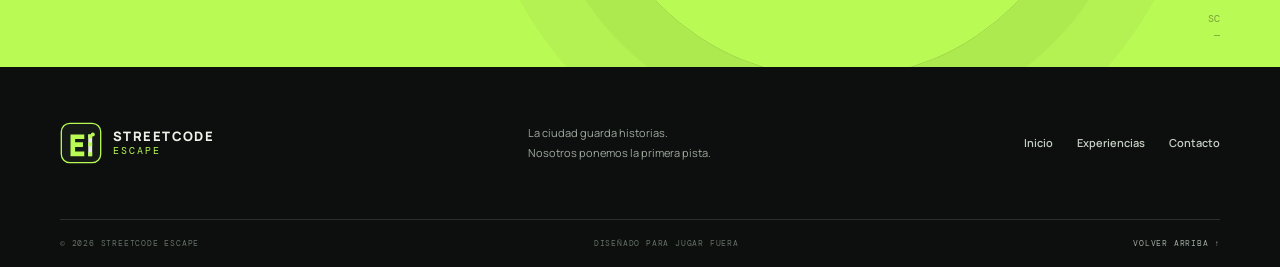
==== commit 1d70e0ce: "Cambios" ====
--- a/index.html
+++ b/index.html
@@ -104,21 +104,21 @@
       <section class="experience-section section-pad">
         <div class="container">
           <div class="section-heading experience-heading" data-reveal>
-            <div><p class="eyebrow"><span class="signal-dot"></span> UNA IDEA, MUCHAS FORMAS DE JUGAR</p><h2>Tu ocasión.<br><span class="text-accent">Tu aventura.</span></h2></div>
+            <div><p class="eyebrow"><span class="signal-dot"></span> TRES AVENTURAS PARA EMPEZAR</p><h2>La ciudad.<br><span class="text-accent">Vuestra misión.</span></h2></div>
             <a class="text-link" href="catalogo.html">Explorar opciones <span aria-hidden="true">↗</span></a>
           </div>
           <div class="experience-grid">
-            <article class="experience-card experience-film" data-reveal>
-              <div class="experience-art art-cinema"><span class="art-orbit"></span><span class="art-star">✳</span><span class="art-code">FRAME_07 // STORY UNLOCKED</span></div>
-              <div class="experience-info"><div><p class="eyebrow">01 / UNIVERSOS Y FICCIÓN</p><h3>Historias de película</h3></div><span class="experience-number">A</span><p>Una misión cinematográfica inspirada en los géneros que más os gustan. Intriga, aventura y una ciudad llena de secretos.</p><a href="catalogo.html#tematicas" class="card-link">Ver posibilidades <span aria-hidden="true">↗</span></a></div>
+            <article class="experience-card experience-harry" data-reveal>
+              <div class="experience-art art-harry"><span class="harry-orbit"></span><span class="harry-spark">✦</span><span class="art-code">MAGIA // ENIGMAS // AVENTURA</span></div>
+              <div class="experience-info"><div><p class="eyebrow">01 / AVENTURA FANTÁSTICA</p><h3>Harry Potter</h3></div><span class="experience-number">01</span><p>Seguid las pistas de una aventura mágica y resolved los enigmas que os esperan por el camino.</p><a href="catalogo.html#harry-potter" class="card-link">Descubrir aventura <span aria-hidden="true">↗</span></a></div>
             </article>
-            <article class="experience-card experience-custom" data-reveal>
-              <div class="experience-art art-custom"><span class="custom-ring"></span><span class="custom-star">✳</span><span class="art-code">YOUR STORY // YOUR RULES</span></div>
-              <div class="experience-info"><div><p class="eyebrow">02 / DISEÑO A MEDIDA</p><h3>Una historia propia</h3></div><span class="experience-number">B</span><p>Un relato creado para vuestro grupo, vuestra marca o ese lugar que queréis convertir en escenario.</p><a href="catalogo.html#personalizado" class="card-link">Diseñar mi juego <span aria-hidden="true">↗</span></a></div>
+            <article class="experience-card experience-stranger" data-reveal>
+              <div class="experience-art art-stranger"><span class="signal-horizon"></span><span class="signal-pulse"></span><span class="art-code">SEÑAL // MISTERIO // AVENTURA</span></div>
+              <div class="experience-info"><div><p class="eyebrow">02 / MISTERIO Y CIENCIA FICCIÓN</p><h3>Stranger Things</h3></div><span class="experience-number">02</span><p>Investigad una transmisión extraña, reunid al equipo y descubrid qué está ocurriendo.</p><a href="catalogo.html#stranger-things" class="card-link">Descubrir aventura <span aria-hidden="true">↗</span></a></div>
             </article>
-            <article class="experience-card experience-team" data-reveal>
-              <div class="experience-art art-team"><span class="team-orbit orbit-a"></span><span class="team-orbit orbit-b"></span><span class="team-point point-a"></span><span class="team-point point-b"></span><span class="team-point point-c"></span><span class="art-code">TEAM MODE // ACTIVATED</span></div>
-              <div class="experience-info"><div><p class="eyebrow">03 / EQUIPOS Y EVENTOS</p><h3>Equipos en movimiento</h3></div><span class="experience-number">C</span><p>Una experiencia compartida para empresas, celebraciones y grupos que quieren salir de lo de siempre.</p><a href="catalogo.html#eventos" class="card-link">Ver opciones para grupos <span aria-hidden="true">↗</span></a></div>
+            <article class="experience-card experience-ultima-pieza" data-reveal>
+              <div class="experience-art art-ultima-pieza"><span class="ultima-pieza-frame"></span><span class="ultima-pieza-signal">04</span><span class="art-code">ARCHIVO // MENSAJES // TERROR</span></div>
+              <div class="experience-info"><div><p class="eyebrow">03 / TERROR PSICOLÓGICO</p><h3>La Última Pieza</h3></div><span class="experience-number">03</span><p>Seguid un mensaje anónimo, unid las pistas y resolved un misterio inquietante en equipo.</p><a href="catalogo.html#la-ultima-pieza" class="card-link">Descubrir aventura <span aria-hidden="true">↗</span></a></div>
             </article>
           </div>
         </div>
--- a/css/style.css
+++ b/css/style.css
@@ -373,3 +373,155 @@
   *, *::before, *::after { scroll-behavior: auto !important; animation-duration: .01ms !important; animation-iteration-count: 1 !important; transition-duration: .01ms !important; }
   [data-reveal] { opacity: 1; transform: none; }
 }
+
+.art-harry {
+  background: radial-gradient(ellipse at 52% 49%, rgba(188, 156, 255, .18), transparent 34%), linear-gradient(140deg, #201c2e, #17161e 58%, #292118);
+}
+.harry-orbit {
+  position: absolute;
+  top: 50%;
+  left: 52%;
+  width: 124px;
+  height: 124px;
+  border: 1px solid rgba(210, 187, 255, .72);
+  border-radius: 50%;
+  transform: translate(-50%, -50%);
+  box-shadow: 0 0 30px rgba(188, 156, 255, .16), inset 0 0 25px rgba(188, 156, 255, .1);
+}
+.harry-orbit::after {
+  position: absolute;
+  inset: 19px;
+  border: 1px dashed rgba(236, 195, 117, .64);
+  border-radius: 50%;
+  content: "";
+}
+.harry-spark {
+  position: absolute;
+  top: 35%;
+  left: 48%;
+  color: #ecc278;
+  font-size: 26px;
+}
+.art-stranger {
+  background: radial-gradient(ellipse at 50% 55%, rgba(220, 35, 71, .19), transparent 35%), linear-gradient(160deg, #1b1119, #100f17 62%, #1a1014);
+}
+.signal-horizon {
+  position: absolute;
+  top: 50%;
+  right: 15%;
+  left: 15%;
+  height: 1px;
+  background: linear-gradient(90deg, transparent, rgba(246, 86, 105, .8), transparent);
+  box-shadow: 0 0 22px rgba(246, 56, 89, .72);
+}
+.signal-pulse {
+  position: absolute;
+  top: 50%;
+  left: 50%;
+  width: 92px;
+  height: 92px;
+  border: 1px solid rgba(246, 86, 105, .52);
+  border-radius: 50%;
+  transform: translate(-50%, -50%);
+  box-shadow: 0 0 0 18px rgba(246, 86, 105, .055), 0 0 0 37px rgba(246, 86, 105, .035);
+}
+.art-ultima-pieza {
+  background:
+    linear-gradient(rgba(145, 213, 196, .045) 1px, transparent 1px),
+    linear-gradient(90deg, rgba(145, 213, 196, .045) 1px, transparent 1px),
+    radial-gradient(ellipse at 52% 50%, rgba(232, 149, 74, .17), transparent 38%),
+    linear-gradient(145deg, #131c1c, #101515 62%, #1b1713);
+  background-size: 24px 24px, 24px 24px, auto, auto;
+}
+.ultima-pieza-frame {
+  position: absolute;
+  top: 50%;
+  left: 52%;
+  width: 100px;
+  height: 100px;
+  border: 1px solid rgba(232, 149, 74, .74);
+  transform: translate(-50%, -50%) rotate(45deg);
+  box-shadow: 0 0 30px rgba(232, 149, 74, .13), inset 0 0 24px rgba(145, 213, 196, .07);
+}
+.ultima-pieza-signal {
+  position: absolute;
+  top: 50%;
+  left: 52%;
+  color: #e9e3d5;
+  font-family: var(--mono);
+  font-size: 23px;
+  letter-spacing: .08em;
+  transform: translate(-50%, -50%);
+}
+.catalog-visual-harry {
+  background: radial-gradient(ellipse at 52% 48%, rgba(188, 156, 255, .18), transparent 36%), linear-gradient(140deg, #201c2e, #17161e 58%, #292118);
+}
+.catalog-harry-orbit {
+  position: absolute;
+  top: 52%;
+  left: 50%;
+  width: 92px;
+  height: 92px;
+  border: 1px solid rgba(210, 187, 255, .72);
+  border-radius: 50%;
+  transform: translate(-50%, -50%);
+  box-shadow: 0 0 0 15px rgba(188, 156, 255, .05), 0 0 0 31px rgba(236, 195, 117, .04);
+}
+.catalog-harry-spark {
+  position: absolute;
+  top: 39%;
+  left: 48%;
+  color: #ecc278;
+  font-size: 22px;
+}
+.catalog-visual-stranger {
+  background: radial-gradient(ellipse at 50% 54%, rgba(220, 35, 71, .2), transparent 40%), linear-gradient(160deg, #1b1119, #100f17 62%, #1a1014);
+}
+.catalog-signal-line {
+  position: absolute;
+  top: 52%;
+  right: 14%;
+  left: 14%;
+  height: 1px;
+  background: rgba(246, 86, 105, .85);
+  box-shadow: 0 0 18px rgba(246, 56, 89, .7);
+}
+.catalog-signal-core {
+  position: absolute;
+  top: 52%;
+  left: 50%;
+  width: 58px;
+  height: 58px;
+  border: 1px solid rgba(246, 86, 105, .7);
+  border-radius: 50%;
+  transform: translate(-50%, -50%);
+  box-shadow: 0 0 0 14px rgba(246, 86, 105, .06);
+}
+.catalog-visual-ultima-pieza {
+  background:
+    linear-gradient(rgba(145, 213, 196, .05) 1px, transparent 1px),
+    linear-gradient(90deg, rgba(145, 213, 196, .05) 1px, transparent 1px),
+    radial-gradient(ellipse at 52% 50%, rgba(232, 149, 74, .17), transparent 42%),
+    #111819;
+  background-size: 20px 20px, 20px 20px, auto, auto;
+}
+.catalog-ultima-pieza-frame {
+  position: absolute;
+  top: 52%;
+  left: 50%;
+  width: 74px;
+  height: 74px;
+  border: 1px solid rgba(232, 149, 74, .78);
+  transform: translate(-50%, -50%) rotate(45deg);
+}
+.catalog-ultima-pieza-signal {
+  position: absolute;
+  top: 52%;
+  left: 50%;
+  color: #e9e3d5;
+  font-family: var(--mono);
+  font-size: 18px;
+  transform: translate(-50%, -50%);
+}
+.catalog-note a { color: var(--accent); font-weight: 700; }
+.catalog-card-copy .card-link { margin-top: 2px; }
